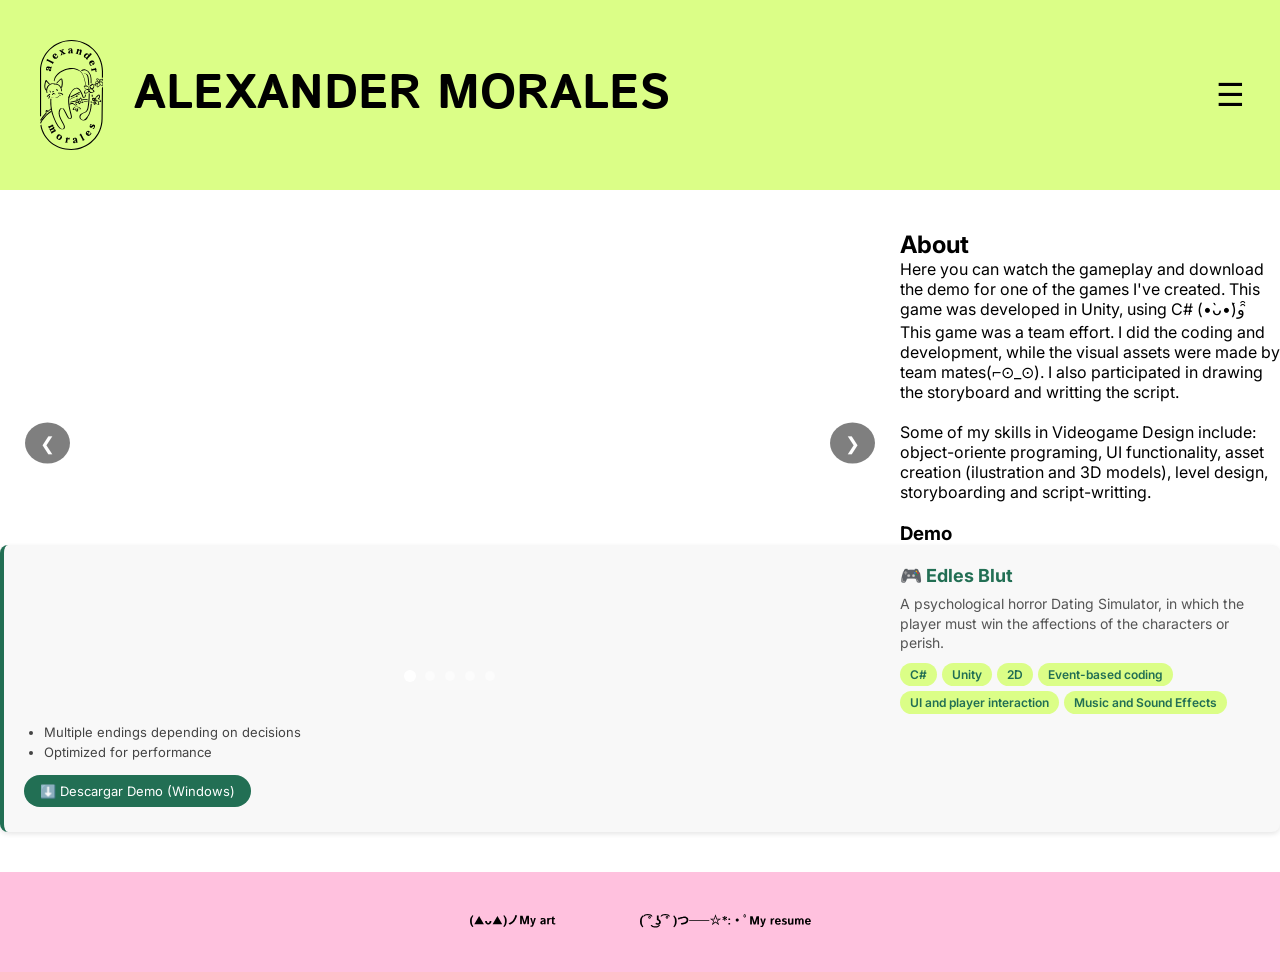
==== seccion1_Videojuegos.html @ 4a975fb5 "Add files via upload" ====
<!doctype html> <!--tipo de documento-->
<html> <!--indica el inicio del documento-->
	
<head> <!--sitio real-->
<meta charset="utf-8"> 
	<title> Alexander Morales Portfolio </title> <!--es lo que aparece en la pestaña del navegador-->
	<link rel= "stylesheet" href="style.css">
	<link rel="preconnect" href="https://fonts.googleapis.com">
	<link rel="preconnect" href="https://fonts.gstatic.com" crossorigin>
	<link href="https://fonts.googleapis.com/css2?family=Inter:ital,opsz,wght@0,14..32,100..900;1,14..32,100..900&family=Istok+Web:ital,wght@0,400;0,700;1,400;1,700&display=swap" rel="stylesheet">
</head> <!-- fin de cabeza-->
	
	<body>
		<header>
    <input type="checkbox" id="check">  <!-- Moved here - now sibling to nav -->
    
    <div class="header-top">
        <div class="logo-title-hamburguer">
            <img src="imagenes/logo.svg" alt="Logo de la marca" style="padding: 20px;">
            <h1>ALEXANDER MORALES</h1>
        </div>
        <label for="check" id="btn-hamburguesa">☰</label> <!--shows after/next to title and logo-->
    </div>
    
    <nav>
        <a href="index.html" style="padding: 20px"><img src="imagenes/aboutMeBtn.svg" alt="icono estrella"/>About Me</a>
        <a href="#" style="padding: 20px"><img src="imagenes/videogamesBtn.svg" alt="icono videojuegos"/>Videogame Design</a>
        <a href="seccion2_diseñoGrafico.html" style="padding: 20px"><img src="imagenes/graphicDesignBtn.svg" alt="icono videojuegos"/>Graphic Design</a>
        <a href="seccion3_arte3D.html" style="padding: 20px"><img src="imagenes/3dDesignBtn.svg" alt="icono videojuegos"/>3D Art</a>
        <span></span>
    </nav>
</header>

		<div id="ContenidoDePagina">
    <!-- Carousel with 1 video + 4 images -->
    <div class="carousel-container" style="float:left; padding: 20px">
        <!-- ADD THIS MISSING DIV -->
        <div class="carousel-slides">
            <!-- Slide 1: Edles Blut VIDEO with play button (REMOVE the extra 'active' class) -->
           <div class="carousel-item active">
    <div class="video-wrapper">
        <iframe src="https://www.youtube-nocookie.com/embed/U32CKUdyWEI?modestbranding=1&rel=0&showinfo=0&autoplay=0&mute=1&controls=1" 
                title="Edles Blut Gameplay" 
                frameborder="0" 
                allow="accelerometer; autoplay; clipboard-write; encrypted-media; gyroscope; picture-in-picture; web-share" 
                allowfullscreen>
        </iframe>
    </div>
</div>
            
            
            <!-- Slide 2: Image 1 -->
            <div class="carousel-item">
                <img src="imagenes/edulesBlut_1.jpg" alt="Game Screenshot 1" class="carousel-image">
            </div>
            
            <!-- Slide 3: Image 2 -->
            <div class="carousel-item">
                <img src="imagenes/edlesBlut_5.jpg" alt="Game Screenshot 2" class="carousel-image">
            </div>
            
            <!-- Slide 4: Image 3 -->
            <div class="carousel-item">
                <img src="imagenes/edlesBlut_6.jpg" alt="Game Screenshot 3" class="carousel-image">
            </div>
            
            <!-- Slide 5: Image 4 -->
            <div class="carousel-item">
                <img src="imagenes/edlesBlut_3.jpg" alt="Game Screenshot 4" class="carousel-image">
            </div>
			<!-- Slide 6: Image 5 -->
            <div class="carousel-item">
                <img src="imagenes/edlesBlut_4.jpg" alt="Game Screenshot 4" class="carousel-image">
            </div>
        </div> <!-- Close carousel-slides -->
        
        <!-- Navigation arrows -->
        <button class="carousel-arrow prev">❮</button>
        <button class="carousel-arrow next">❯</button>
        
        <!-- Dot indicators -->
        <div class="carousel-dots">
            <span class="dot active-dot"></span>
            <span class="dot"></span>
            <span class="dot"></span>
            <span class="dot"></span>
            <span class="dot"></span>
        </div>
    </div>
		
    <!-- Text Section with Download Buttons and Edles Blut Info -->
    <div id="TextoDePagina">
        <br>
		<br>
		<h2>About</h2>
        <p>Here you can watch the gameplay and download the demo for one of the games I've created. This game was developed in Unity, using C# (•̀ᴗ•́)و ̑̑ <br>This game was a team effort. I did the coding and development, while the visual assets were made by team mates(⌐⊙_⊙). I also participated in drawing the storyboard and writting the script.<br>
		<br>
		Some of my skills in Videogame Design include: object-oriente programing, UI functionality, asset creation (ilustration and 3D models), level design, storyboarding and script-writting.</p>
        
        <br>
		<h3>Demo</h3>
        
        <!-- Edles Blut - Extra Info + Download -->
        <div class="game-card">
            <h4>🎮 Edles Blut</h4>
            <p class="game-description">A psychological horror Dating Simulator, in which the player must win the affections of the characters or perish.</p>
            <div class="dev-details">
                <span class="dev-badge">C#</span>
                <span class="dev-badge">Unity</span>
                <span class="dev-badge">2D</span>
                <span class="dev-badge">Event-based coding</span>
				<span class="dev-badge">UI and player interaction</span>	
				<span class="dev-badge">Music and Sound Effects</span>	

            </div>
            <ul class="feature-list">
                <li>Multiple endings depending on decisions</li>
                <li>Optimized for performance</li>
            </ul>
            <a href="demos/edlesblut_demo.zip" class="download-btn-small" download>⬇️ Descargar Demo (Windows)</a>
        </div>
    </div>

	
<footer style="text-align: center; background-color: #FFC1DE; margin-top: 40px; padding: 40px; clear: both;"> <!--para separar un elemento del otro se usa el margin, paradarse espacio a los elementos dentro del diseño se usa el adding-->
		<a href="https://cara.app/bluesldedreams/all" alt="link to Cara" target="_blank">
		<img src="imagenes/caraIcon.svg" alt="icono de la red social cara"/></a>
		<a href="https://drive.google.com/drive/folders/1mTmMG7LKbACqHxB2ZnbEwLYTZ7N7OP_Z?usp=sharing" alt="link to my resume" target="_blank"><img src="imagenes/resumeIcon.svg" alt="icon for resume"/></a>
</footer>
    <script src="carousel.js"></script>	
</div>
</body>
</html> <!--indica el final del documento con /-->
---- style.css ----
@charset "utf-8";
/* CSS Document */
*
{
	margin: 0;
	padding: 0;
	box-sizing: border-box;
	font-family: 'Inter', sans-serif, "Istok Web", sans-serif;
}
/*header top section*/
header
{
	background: #DBFE87;
	color: black;
	min-height: auto;
	display: flex;
	flex-direction: column;
	width: 100%;  /* Ensure full width */

}

.header-top
{
	display: flex;
	align-items: center;
	justify-content: space-between;
	padding: 20px;
	width: 100%;
}

.logo-title-hamburguer 
{
	display: flex;
	align-items: center;
	gap: 10px;
	flex: 1;
}

.logo-title-hamburguer h1
{
	font-size: 3em;
	font-family: 'Istok Web', sans-serif;
	white-space: nowrap;
}

.logo-title-hamburguer img
{
	padding: 20px;
	max-height: 150px;
	width: auto;
}

/*hamburguer stylization*/
#check
{
	display: none;
}

#btn-hamburguesa
{
	display: block;
	text-align: center;
	font-size: 2em;
	cursor: pointer;
	color: black;
	padding: 5px 15px;
	width: auto;
}

/*nav stylization - hidden by default*/
nav
{
	display: none;
	position:relative;
	width: 100%;
	height: 100px;
	padding: 40px 80px;
	border-radius: 8px;
	justify-content: space-around;  /* Evenly space items */
	align-items: center;
	flex-wrap: nowrap;  /* Prevent wrapping */
	gap: 10px;
	background: #DBFE87;
}

/*show nav when checkbox=true*/
#check:checked ~ nav
{
	display: flex !important;
	width:100%;
	border: 5px !important;
}
#check:checked ~ .debug-test {
    display: block !important;
}
nav img
{
	margin: 0;
	max-width:100%; 
	height:auto;
	display: inline-block;
	vertical-align: middle;
}

nav a
{
	position: relative;
    display: flex;
    align-items: center;
    justify-content: center;
    gap: 10px;
    padding: 20px 30px;
    color: black;
    text-decoration: none;
    font-weight: 600;
    white-space: nowrap;
    flex: 1;
    z-index: 1;
    transition: 0.3s; 
}

nav a::after {
    content: '';
    position: absolute;
    top: 0;
    left: 0;
    width: 100%;
    height: 100%;
    background-color:#226F54;
    border-radius: 8px;
    opacity: 0;
	transform: scale(0.9);  
    transition: 0.3s;
    z-index: -1;
}

nav a:hover::after 
{
    opacity: 1;
	transform: scale(1);
}

nav a:hover 
{
    color: #fefefe;
}

nav a:hover img
{
	filter: brightness(0) invert(1);
}

/*hero section*/
.hero
{
	position: relative;
	min-height: 100vh;
	width: 100%;
	background: linear-gradient(180deg, #FFFFFF 0%, #E8E8E8 100%);
	overflow: hidden;
}

/*ASCII Art bg*/
.ascii-background {
    position: absolute;
    top: 0;
    left: 0;
    width: 100%;
    height: 100%;
    display: flex;
    justify-content: center;
    align-items: center;
    opacity: 1;
    pointer-events: none;
    z-index: 1;
    overflow: hidden;
}

.ascii-art {
    font-family: monospace;
    font-size: 24px;
    line-height: 1.2;
    color: #FFB140;
    white-space: pre;
    text-align:left;
    width: 100%;
    margin: 0;
    padding: 20px;
    transform: scale(1);  /* Adjust if needed */
}

/*.ascii-background::before {
    content: "⠀⠀⠀⠀⠀⠀⠀⠀⠀⠀⠀⠀⠀⠀⠀⠀⠀⠀⠀⠀⠀⠀⠀⠀⠀⠀⠀⠀⠀⠀⠀⠀⠀⠀⠀⠀⠀⠀⠀⠀⣄⠀⠀⠀⠀⠀⠀⠀⠀⠀⠀⠀⠀⠀⠀⠀⠀⠀⠀⠀⠀⠀⠀⠀⠀⠀⠀⠀⠀⠀⠀⠀⠀⠀\A";
    content: "⠀⠀⠀⠀⠀⠀⠀⠀⠀⠀⠀⠀⠀⠀⠀⠀⠀⠀⠀⠀⠀⠀⠀⠀⠀⠀⠀⠀⠀⠀⠀⠀⠀⠀⠀⠀⠀⠀⠀⠀⠟⠀⠀⠀⠀⠀⠀⠀⠀⠀⠀⠀⠀⠀⠀⠀⠀⠀⠀⠀⠀⠀⠀⠀⠀⠀⠀⠀⠀⠀⠀⠀⠀⠀\A";
    content: " ⠀⠀⠀⠀⠀⠀⠀⠀⠀⠀⠀⠀⠀⠀⠀⠀⠀⠀⠀⠀⠀⠀⠀⠀⠀⠀⠀⠀⠀⠀⠀⠀⠀⠀⠀⠀⠀⠀⠀⠀⣿⠆⠀⠀⠀⠀⠀⠀⠀⠀⠀⠀⠀⠀⠀⠀⠀⠀⠀⠀⠀⠀⠀⠀⠀⠀⠀⠀⠀⠀⠀⠀⠀⠀\A";
	content: "⠀⠀⠀⠀⠀⠀⠀⠀⠀⠀⠀⠀⠀⠀⠀⠀⠀⠀⠀⠀⠀⠀⠀⠀⠀⠀⠀⠀⠀⠀⠀⠀⠀⠀⠀⠀⠀⠀⠀⠀⣭⡆⠀⠀⠀⠀⠀⠀⠀⠀⠀⠀⠀⠀⠀⠀⠀⠀⠀⠀⠀⠀⠀⠀⠀⠀⠀⠀⠀⠀⠀⠀⠀⠀\A";
	content: "⠀⠀⠀⠀⠀⠀⠀⠀⠀⠀⠀⠀⠀⠀⠀⠀⠀⠀⠀⠀⠀⠀⠀⠀⠀⠀⠀⠀⠀⠀⠀⠀⠀⠀⠀⠀⠀⠀⠀⠀⣹⠄⠀⠀⠀⠀⠀⠀⠀⠀⠀⠀⠀⠀⠀⠀⠀⠀⠀⠀⠀⠀⠀⠀⠀⠀⠀⠀⠀⠀⠀⠀⠀⠀\A";
	content: "⠀⠀⠀⠀⠀⠀⠀⠀⠀⠀⠀⠀⠀⠀⠀⠀⠀⠀⠀⠀⠀⠀⠀⠀⠀⠀⠀⠀⠀⠀⠀⠀⠀⠀⠀⠀⠀⠀⠀⠀⢸⡁⠀⠀⠀⠀⠀⠀⠀⠀⠀⠀⠀⠀⠀⠀⠀⠀⠀⠀⠀⠀⠀⠀⠀⠀⠀⠀⠀⠀⠀⠀⠀⠀\A";
	content: "⠀⠀⠀⠀⠀⠀⠀⠀⠀⠀⠀⠀⠀⠀⠀⠀⠀⠀⠀⠀⠀⠀⠀⠀⠀⠀⠀⠀⠀⠀⠀⠀⠀⠀⠀⠀⠀⠀⠀⠀⢸⠄⠀⠀⠀⠀⠀⠀⠀⠀⠀⠀⠀⠀⠀⠀⠀⠀⠀⠀⠀⠀⠀⠀⠀⠀⠀⣀⣀⣤⠤⢤⣀⠀\A";
	content: "⠀⠀⠀⠀⠀⠀⠀⠀⠀⠀⠀⠀⠀⠀⠀⠀⠀⠀⠀⠀⠀⠀⠀⠀⠀⠀⠀⠀⠀⠀⠀⠀⠀⠀⠀⠀⠀⠀⠀⠀⢸⠀⠀⠀⠀⠀⠀⠀⠀⠀⠀⠀⠀⠀⠀⠀⠀⠀⠀⠀⠀⠀⢀⣠⠴⠒⢋⣉⣀⣠⣄⣀⣈⡇\A";
	content: "⠀⠀⠀⠀⠀⠀⠀⠀⠀⠀⠀⠀⠀⠀⠀⠀⠀⠀⠀⠀⠀⠀⠀⠀⠀⠀⠀⠀⠀⠀⠀⠀⠀⠀⠀⠀⠀⠀⠀⠀⣸⡆⠀⠀⠀⠀⠀⠀⠀⠀⠀⠀⠀⠀⠀⠀⠀⠀⠀⣠⣴⣾⣯⠴⠚⠉⠉⠀⠀⠀⠀⣤⠏⣿\A";
	content: "⠀⠀⠀⠀⠀⠀⠀⠀⠀⠀⠀⠀⠀⠀⠀⠀⠀⠀⠀⠀⠀⠀⠀⠀⠀⠀⠀⠀⠀⠀⠀⠀⠀⠀⠀⠀⠀⠀⠀⠀⡿⡇⠁⠀⠀⠀⠀⡄⠀⠀⠀⠀⠀⠀⠀⠀⣠⣴⡿⠿⢛⠁⠁⣸⠀⠀⠀⠀⠀⣤⣾⠵⠚⠁\A";
	content: "⠀⠀⠀⠀⠀⠀⠀⠀⠀⠀⠀⠀⠀⠀⠀⠀⠀⠀⠀⠀⠀⠀⠀⠀⠀⠀⠀⠀⠀⠀⠀⠀⠀⠀⠰⢦⡀⠀⣠⠀⡇⢧⠀⠀⢀⣠⡾⡇⠀⠀⠀⠀⠀⣠⣴⠿⠋⠁⠀⠀⠀⠀⠘⣿⠀⣀⡠⠞⠛⠁⠂⠁⠀⠀\A";
	content: "⠀⠀⠀⠀⠀⠀⠀⠀⠀⠀⠀⠀⠀⠀⠀⠀⠀⠀⠀⠀⠀⠀⠀⠀⠀⠀⠀⠀⠀⠀⠀⠀⠀⠀⠀⡈⣻⡦⣞⡿⣷⠸⣄⣡⢾⡿⠁⠀⠀⠀⣀⣴⠟⠋⠁⠀⠀⠀⠀⠐⠠⡤⣾⣙⣶⡶⠃⠀⠀⠀⠀⠀⠀⠀\A";
	content: "⠀⠀⠀⠀⠀⠀⠀⠀⠀⠀⠀⠀⠀⠀⠀⠀⠀⠀⠀⠀⠀⠀⠀⠀⠀⠀⠀⠀⠀⠀⠀⠀⠀⠀⠀⠀⣂⡷⠰⣔⣾⣖⣾⡷⢿⣐⣀⣀⣤⢾⣋⠁⠀⠀⠀⣀⢀⣀⣀⣀⣀⠀⢀⢿⠑⠃⠀⠀⠀⠀⠀⠀⠀⠀\A";
	content: "⠀⠀⠀⠀⠀⠀⠀⠀⠀⠀⠀⠀⠀⠀⠀⠀⠀⠀⠀⠀⠀⠠⡦⠴⠴⠤⠦⠤⠤⠤⠤⠤⠴⠶⢾⣽⣙⠒⢺⣿⣿⣿⣿⢾⠶⣧⡼⢏⠑⠚⠋⠉⠉⡉⡉⠉⠉⠹⠈⠁⠉⠀⠨⢾⡂⠀⠀⠀⠀⠀⠀⠀⠀⠀\A";
	content: "⠀⠀⠀⠀⠀⠀⠀⠀⠀⠀⠀⠀⠀⠀⠀⠀⠀⠀⠀⠀⠀⠀⠀⠀⠀⠀⠀⠂⠀⠀⠀⠂⠐⠀⠀⠀⠈⣇⡿⢯⢻⣟⣇⣷⣞⡛⠁⠀⠀⠀⠀⠀⠀⠀⠀⠀⠀⠀⠀⠀⠀⠀⠀⠀⠀⠀⠀⠀⠀⠀⠀⠀⠀⠀\A";
	content: "⠀⠀⠀⠀⠀⠀⠀⠀⠀⠀⠀⠀⠀⠀⠀⠀⠀⠀⠀⠀⠀⠀⠀⠀⠀⠀⠀⠀⠀⣀⣠⣆⠀⠀⠀⠀⢠⡷⡛⣛⣼⣿⠟⠙⣧⠅⡄⠀⠀⠀⠀⠀⠀⠰⡆⠀⠀⠀⠀⢠⣾⡄⠀⠀⠀⠀⠀⠀⠀⠀⠀⠀⠀⠀\A";
	content: "⠀⠀⠀⠀⠀⠀⠀⠀⠀⠀⠀⠀⠀⠀⠀⠀⠀⠀⠀⠀⠀⠀⠀⠀⠀⠀⣀⣴⢶⠏⠉⠀⠀⠀⠀⠀⠿⢠⣴⡟⡗⡾⡒⠖⠉⠏⠁⠀⠀⠀⠀⣀⢀⣠⣧⣀⣀⠀⠀⠀⠚⠀⠀⠀⠀⠀⠀⠀⠀⠀⠀⠀⠀⠀\A";
	content: "⠀⠀⠀⠀⠀⠀⠀⠀⠀⠀⠀⠀⠀⠀⠀⠀⠀⠀⠀⠀⠀⠀⠀⣠⢴⣿⠟⠁⠀⠀⠀⠀⠀⠀⠀⣠⣷⢿⠋⠁⣿⡏⠅⠀⠀⠀⠀⠀⠀⠀⠀⠀⠈⠙⣿⢭⠉⠀⠀⠀⠀⠀⠀⠀⠀⠀⠀⠀⠀⠀⠀⠀⠀⠀\A";
	content: "⠀⠀⠀⠀⠀⠀⠀⠀⠀⠀⠀⠀⠀⠀⠀⠀⠀⠀⠀⠀⢀⡴⢏⡵⠛⠀⠀⠀⠀⠀⠀⠀⣀⣴⠞⠛⠀⠀⠀⠀⢿⠀⠂⠀⠀⠀⠀⠀⠀⠀⠀⠀⠀⠂⢿⠘⠀⠀⠀⠀⠀⠀⠀⠀⠀⠀⠀⠀⠀⠀⠀⠀⠀⠀\A";
	content: "⠀⠀⠀⠀⠀⠀⠀⠀⠀⠀⠀⠀⠀⠀⠀⠀⠀⠀⣀⣼⠛⣲⡏⠁⠀⠀⠀⠀⠀⢀⣠⡾⠋⠉⠀⠀⠀⠀⠀⠀⢾⡅⠀⠀⠀⠀⠀⠀⠀⠀⠀⠀⠀⠀⠀⠀⠀⠀⠀⠀⠀⠀⠀⠀⠀⠀⠀⠀⠀⠀⠀⠀⠀⠀\A";
	content: "⠀⠀⠀⠀⠀⠀⠀⠀⠀⠀⠀⠀⠀⠀⠀⠀⠀⡴⠟⠀⢰⡯⠄⠀⠀⠀⠀⣠⢴⠟⠉⠀⠀⠀⠀⠀⠀⠀⠀⠀⣹⠆⠀⠀⠀⠀⠀⠀⠀⠀⠀⠀⠀⠀⠀⠀⠀⠀⠀⠀⠀⠀⠀⠀⠀⠀⠀⠀⠀⠀⠀⠀⠀⠀\A";
	content: "⠀⠀⠀⠀⠀⠀⠀⠀⠀⠀⠀⠀⠀⠀⠀⠀⡾⠁⠁⠀⠘⠧⠤⢤⣤⠶⠏⠙⠀⠀⠀⠀⠀⠀⠀⠀⠀⠀⠀⠀⢾⡃⠀⠀⠀⠀⠀⠀⠀⠀⠀⠀⠀⠀⠀⠀⠀⠀⠀⠀⠀⠀⠀⠀⠀⠀⠀⠀⠀⠀⠀⠀⠀⠀\A";
	content: "⠀⠀⠀⠀⠀⠀⠀⠀⠀⠀⠀⠀⠀⠀⠀⠘⣇⠂⢀⣀⣀⠤⠞⠋⠁⠀⠀⠀⠀⠀⠀⠀⠀⠀⠀⠀⠀⠀⠀⠀⣼⠇⠀⠀⠀⠀⠀⠀⠀⠀⠀⠀⠀⠀⠀⠀⠀⠀⠀⠀⠀⠀⠀⠀⠀⠀⠀⠀⠀⠀⠀⠀⠀⠀\A";
	content: "⠀⠀⠀⠀⠀⠀⠀⠀⠀⠀⠀⠀⠀⠀⠀⠀⠈⠉⠉⠉⠀⠀⠀⠀⠀⠀⠀⠀⠀⠀⠀⠀⠀⠀⠀⠀⠀⠀⠀⠀⠾⡇⠀⠀⠀⠀⠀⠀⠀⠀⠀⠀⠀⠀⠀⠀⠀⠀⠀⠀⠀⠀⠀⠀⠀⠀⠀⠀⠀⠀⠀⠀⠀⠀\A";
	content: "⠀⠀⠀⠀⠀⠀⠀⠀⠀⠀⠀⠀⠀⠀⠀⠀⠀⠀⠀⠀⠀⠀⠀⠀⠀⠀⠀⠀⠀⠀⠀⠀⠀⠀⠀⠀⠀⠀⠀⠀⢼⡆⠀⠀⠀⠀⠀⠀⠀⠀⠀⠀⠀⠀⠀⠀⠀⠀⠀⠀⠀⠀⠀⠀⠀⠀⠀⠀⠀⠀⠀⠀⠀⠀\A";
	content: "⠀⠀⠀⠀⠀⠀⠀⠀⠀⠀⠀⠀⠀⠀⠀⠀⠀⠀⠀⠀⠀⠀⠀⠀⠀⠀⠀⠀⠀⠀⠀⠀⠀⠀⠀⠀⠀⠀⠀⠀⢰⡇⠀⠀⠀⠀⠀⠀⠀⠀⠀⠀⠀⠀⠀⠀⠀⠀⠀⠀⠀⠀⠀⠀⠀⠀⠀⠀⠀⠀⠀⠀⠀⠀\A";
	content: "⠀⠀⠀⠀⠀⠀⠀⠀⠀⠀⠀⠀⠀⠀⠀⠀⠀⠀⠀⠀⠀⠀⠀⠀⠀⠀⠀⠀⠀⠀⠀⠀⠀⠀⠀⠀⠀⠀⠀⠀⠈⠛⠀⠀⠀⠀⠀⠀⠀⠀⠀⠀⠀⠀⠀⠀⠀⠀⠀⠀⠀⠀⠀⠀⠀⠀⠀⠀⠀⠀⠀⠀⠀⠀\A";
    position: absolute;
    white-space: pre;
}*/

	/*centering the astronaut*/
.hero-container
{
	position: relative;
	width: 100%;
	height: 100vh;
	display: flex;
	justify-content: center;
	align-items: center;
	z-index: 2;
}

/*astronaut container*/
.astronaut-container
{
	position: relative;
	width: 532px;
	height: 533px;
}

.astronaut
{
	position: absolute;
	top: 50%;
	left: 50%;
	transform: translate(-50%, -50%);
	width: 100%;
	height: auto;
	z-index: 3;
}

/* Button Groups - Position around astronaut */
.button-group 
{
    position: absolute;
    z-index: 4;
}
/* Make buttons clickable links */
.main-btn, .sub-btn, .text-box-link {
    text-decoration: none;
    display: inline-block;
}

/* Position each button group */
.button-group-left-hand
{
    top: 30%;  /* Adjust these values based on your astronaut image */
    left: 0;
    transform: translate(-50%, -50%);
}

.button-group-head
{
    top: 30%;
    right: -20%;
    transform: translate(50%, -50%);
}

.button-group-right-hand
{
    bottom: 30%;
	top: 70%;
    right: -15%;
    transform: translate(50%, 50%)
}

/* Main Button Styling */
.main-btn 
{
    width: 244px;
    height: 65px;
    border-radius: 35px;
    background: #B7245C;
    color: white;
    font-weight: bold;
    font-size: 16px;
	font-family: "Istok-Web", sans-serif;
    cursor: pointer;
    transition: all 0.3s ease;
    box-shadow: 0 4px 15px rgba(0,0,0,0.2);
    z-index: 5;
    position: relative;
    display: flex;
    align-items: center;
    justify-content: center;
    text-align: center;
}

.main-btn:hover {
    transform: scale(1.1);
    background: #FFC1DE;
    box-shadow: 0 6px 20px rgba(0,0,0,0.3);
    color: black;
}


/* Sub-buttons container - hidden by default */
.sub-buttons {
    position: absolute;
    display: none;
    flex-direction: column;
    gap: 10px;
    min-width: 120px;
    z-index: 6;
}

/* Text Box Styling - For Left Foot */
.text-box-left-foot {
    position: absolute;
    bottom: 16vh;;
    left: 5vw;;
    width: 350px;
    padding: 20px;
    border-radius: 15px;
    box-shadow: 0 10px 30px rgba(0,0,0,0.2);
    border: 2px solid #226F54;
    z-index: 4;
    backdrop-filter: blur(3px);
}

.text-box-left-foot h3 {
    color: #226F54;
    font-size: 18px;
    margin-bottom: 10px;
    font-weight: 700;
}

.text-box-left-foot p {
    color: #333;
    font-size: 14px;
    line-height: 1.5;
    margin-bottom: 15px;
}

.text-box-link {
    color: #226F54;
    font-weight: 600;
    text-decoration: none;
    font-size: 14px;
    transition: all 0.2s ease;
    display: inline-block;
}

/* Position sub-buttons based on which button group */
.button-group-left-hand .sub-buttons {
    top: 50%;
    left: 0;
    transform: translateY(-50%);
    margin-left: -170px;
}

.button-group-right-hand .sub-buttons {
    top: 50%;
    right: 100%;
    transform: translateY(-50%);
    margin-right: 20px;
}

.button-group-left-foot .sub-buttons {
    bottom: 100%;
    left: -50%;
    transform: translateX(-50%);
    margin-bottom: 20px;
}

.button-group-right-foot .sub-buttons {
    bottom: 100%;
    right: 50%;
    transform: translateX(50%);
    margin-bottom: 20px;
}

/* Show sub-buttons when hovering over the button group */
.button-group:hover .sub-buttons {
    display: flex;
}

/* Sub-button styling */
.sub-buttons button {
    padding: 10px 20px;
    background: #FFB140;
    color: black;
    border-radius: 35px;
    font-weight: 600;
    cursor: pointer;
    transition: all 0.2s ease;
    white-space: nowrap;
    box-shadow: 0 2px 10px rgba(0,0,0,0.1);
}

/*.sub-buttons button:hover {
    background: #226F54;
    color: white;
    transform: translateX(5px);
}*/

/* Animation for sub-buttons */
@keyframes slideIn {
    from {
        opacity: 0;
        transform: translateY(-10px);
    }
    to {
        opacity: 1;
        transform: translateY(0);
    }
}
.sub-buttons .sub-btn {
    animation: slideIn 0.3s ease forwards;
}

/* ===== CAROUSEL STYLES ===== */
.carousel-container {
    position: relative;
    width: 900px;
    height: 506.25px;
    float: left;
    padding: 20px;
    overflow: hidden;
}

.carousel-slides {
    position: relative;
    width: 100%;
    height: 100%;
}

.carousel-item {
    position: absolute;
    top: 0;
    left: 0;
    width: 100%;
    height: 100%;
    opacity: 0;
    transition: opacity 0.5s ease;
    pointer-events: none;  /* This is correct - keeps hidden slides from blocking */
}

.carousel-item.active {
    opacity: 1;
    pointer-events: auto;  /* This allows interaction with active slide */
}

/* Additional fix for iframe inside active slide */
.carousel-item.active .video-wrapper,
.carousel-item.active .video-wrapper iframe {
    pointer-events: auto;
}

.carousel-image, .carousel-video {
    width: 100%;
    height: 100%;
    object-fit: cover;
    border-radius: 8px;
}

/*.carousel-video iframe, .carousel-item iframe {
    width: 100%;
    height: 100%;
    border-radius: 8px;
}*/

/* Navigation Arrows */
.carousel-arrow {
    position: absolute;
    top: 50%;
    transform: translateY(-50%);
    background: rgba(0, 0, 0, 0.5);
    color: white;
    border: none;
    padding: 10px 15px;
    cursor: pointer;
    font-size: 18px;
    border-radius: 50%;
    z-index: 20;
    pointer-events: auto;
}

.carousel-arrow.prev { left: 25px; }
.carousel-arrow.next { right: 25px; }

.carousel-arrow:hover {
    background: rgba(0, 0, 0, 0.8);
}

/* Dot Indicators */
.carousel-dots {
    position: absolute;
    bottom: 15px;
    left: 50%;
    transform: translateX(-50%);
    display: flex;
    gap: 10px;
    z-index: 20;
    pointer-events: auto;
}

.dot {
    width: 10px;
    height: 10px;
    border-radius: 50%;
    background: rgba(255, 255, 255, 0.5);
    cursor: pointer;
    transition: all 0.3s ease;
}

.dot.active-dot {
    background: white;
    transform: scale(1.2);
}

.dot:hover {
    background: rgba(255, 255, 255, 0.8);
}

/* Video Wrapper and Play Button */
/* Make video wrapper position properly */
.video-wrapper {
    position: relative;
    width: 100%;
    height: 100%;
    overflow: hidden;
    border-radius: 8px;
}

/* Style the iframe to fill the wrapper */
.video-wrapper iframe {
    position: absolute;
    top: 0;
    left: 0;
    width: 100%;
    height: 100%;
    border: 0;
}


/* Game Cards Styling */
.game-card {
    background: #f8f8f8;
    border-left: 4px solid #226F54;
    padding: 20px;
    margin-bottom: 20px;
    border-radius: 8px;
    box-shadow: 0 2px 5px rgba(0,0,0,0.1);
}

.game-card h4 {
    color: #226F54;
    margin-bottom: 8px;
    font-size: 18px;
}

.game-description {
    font-size: 14px;
    color: #555;
    margin-bottom: 10px;
    line-height: 1.4;
}

.dev-details {
    margin: 10px 0;
    display: flex;
    flex-wrap: wrap;
    gap: 5px;
}

.dev-badge {
    background: #DBFE87;
    color: #226F54;
    padding: 4px 10px;
    border-radius: 15px;
    font-size: 12px;
    font-weight: 600;
}

.feature-list {
    margin: 10px 0 15px 20px;
    font-size: 13px;
    color: #444;
}

.feature-list li {
    margin-bottom: 4px;
}

/* Download Button Small */
.download-btn-small {
    display: inline-block;
    background: #226F54;
    color: white;
    padding: 8px 16px;
    border-radius: 20px;
    text-decoration: none;
    font-size: 13px;
    margin-right: 8px;
    margin-bottom: 5px;
    transition: all 0.2s ease;
    border: none;
}

.download-btn-small:hover {
    background: #2a8a68;
    transform: translateY(-2px);
    box-shadow: 0 2px 8px rgba(0,0,0,0.2);
}

/* Responsive adjustments */
@media (max-width: 768px) {
    .astronaut-container {
        width: 300px;
        height: 400px;
    }
    
    .main-btn {
        width: 80px;
        height: 80px;
        font-size: 12px;
    }
    
    .sub-buttons button {
        padding: 8px 15px;
        font-size: 12px;
    }
    
    .button-group-left-hand { left: -20px; }
    .button-group-right-hand { right: -20px; }
    
    .carousel-container {
        width: 100%;
        float: none;
        margin-bottom: 20px;
    }
    
    .carousel-arrow {
        padding: 5px 10px;
        font-size: 14px;
    }
    
    .text-box-left-foot {
        width: 180px;
        padding: 15px;
        bottom: 15px;
        left: 15px;
    }
    
    .text-box-left-foot h3 {
        font-size: 16px;
    }
    
    .text-box-left-foot p {
        font-size: 12px;
    }
}

/*footer styles*/
footer {
    text-align: center;
    background-color: #FFC1DE;
    margin-top: 40px;
    padding: 20px;
    clear: both;
}

footer img {
    margin: 0px 40px;
    max-width: 100%;
    height: auto;
}
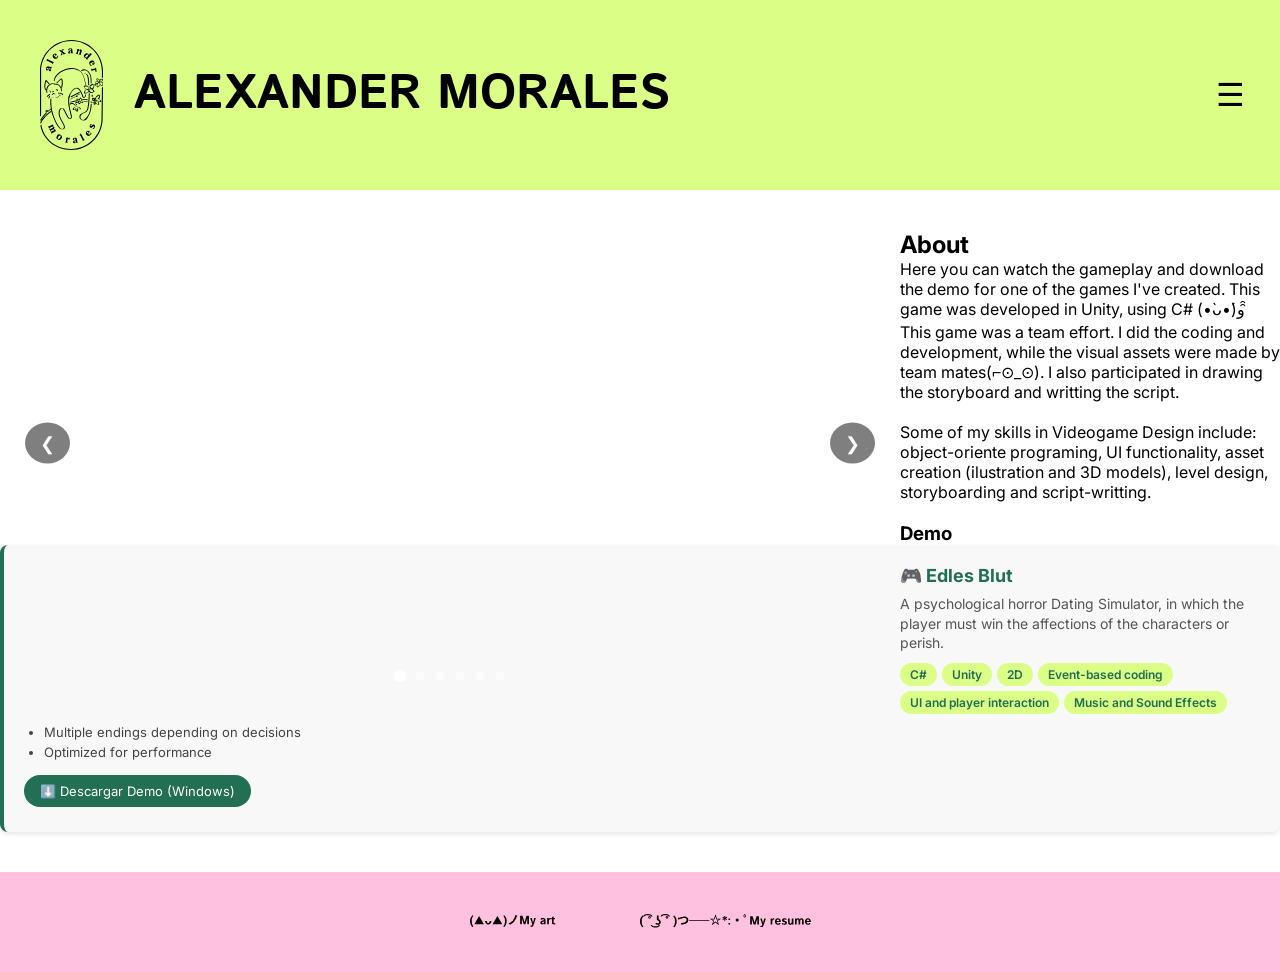
==== commit b95251ba: "Fix HTML structure and update carousel items" ====
--- a/seccion1_Videojuegos.html
+++ b/seccion1_Videojuegos.html
@@ -85,6 +85,8 @@
             <span class="dot"></span>
             <span class="dot"></span>
             <span class="dot"></span>
+			<span class="dot"></span>
+
         </div>
     </div>
 		
@@ -117,7 +119,7 @@
                 <li>Multiple endings depending on decisions</li>
                 <li>Optimized for performance</li>
             </ul>
-            <a href="demos/edlesblut_demo.zip" class="download-btn-small" download>⬇️ Descargar Demo (Windows)</a>
+            <a href="https://drive.google.com/file/d/16PyP1PxYZl3DTSHFV0GTb8xZ6ni9Q0as/view?usp=sharing" class="download-btn-small" download>⬇️ Descargar Demo (Windows)</a>
         </div>
     </div>
 
@@ -130,4 +132,6 @@
     <script src="carousel.js"></script>	
 </div>
 </body>
-</html> <!--indica el final del documento con /-->+
+</html> <!--indica el final del documento con /-->
+
